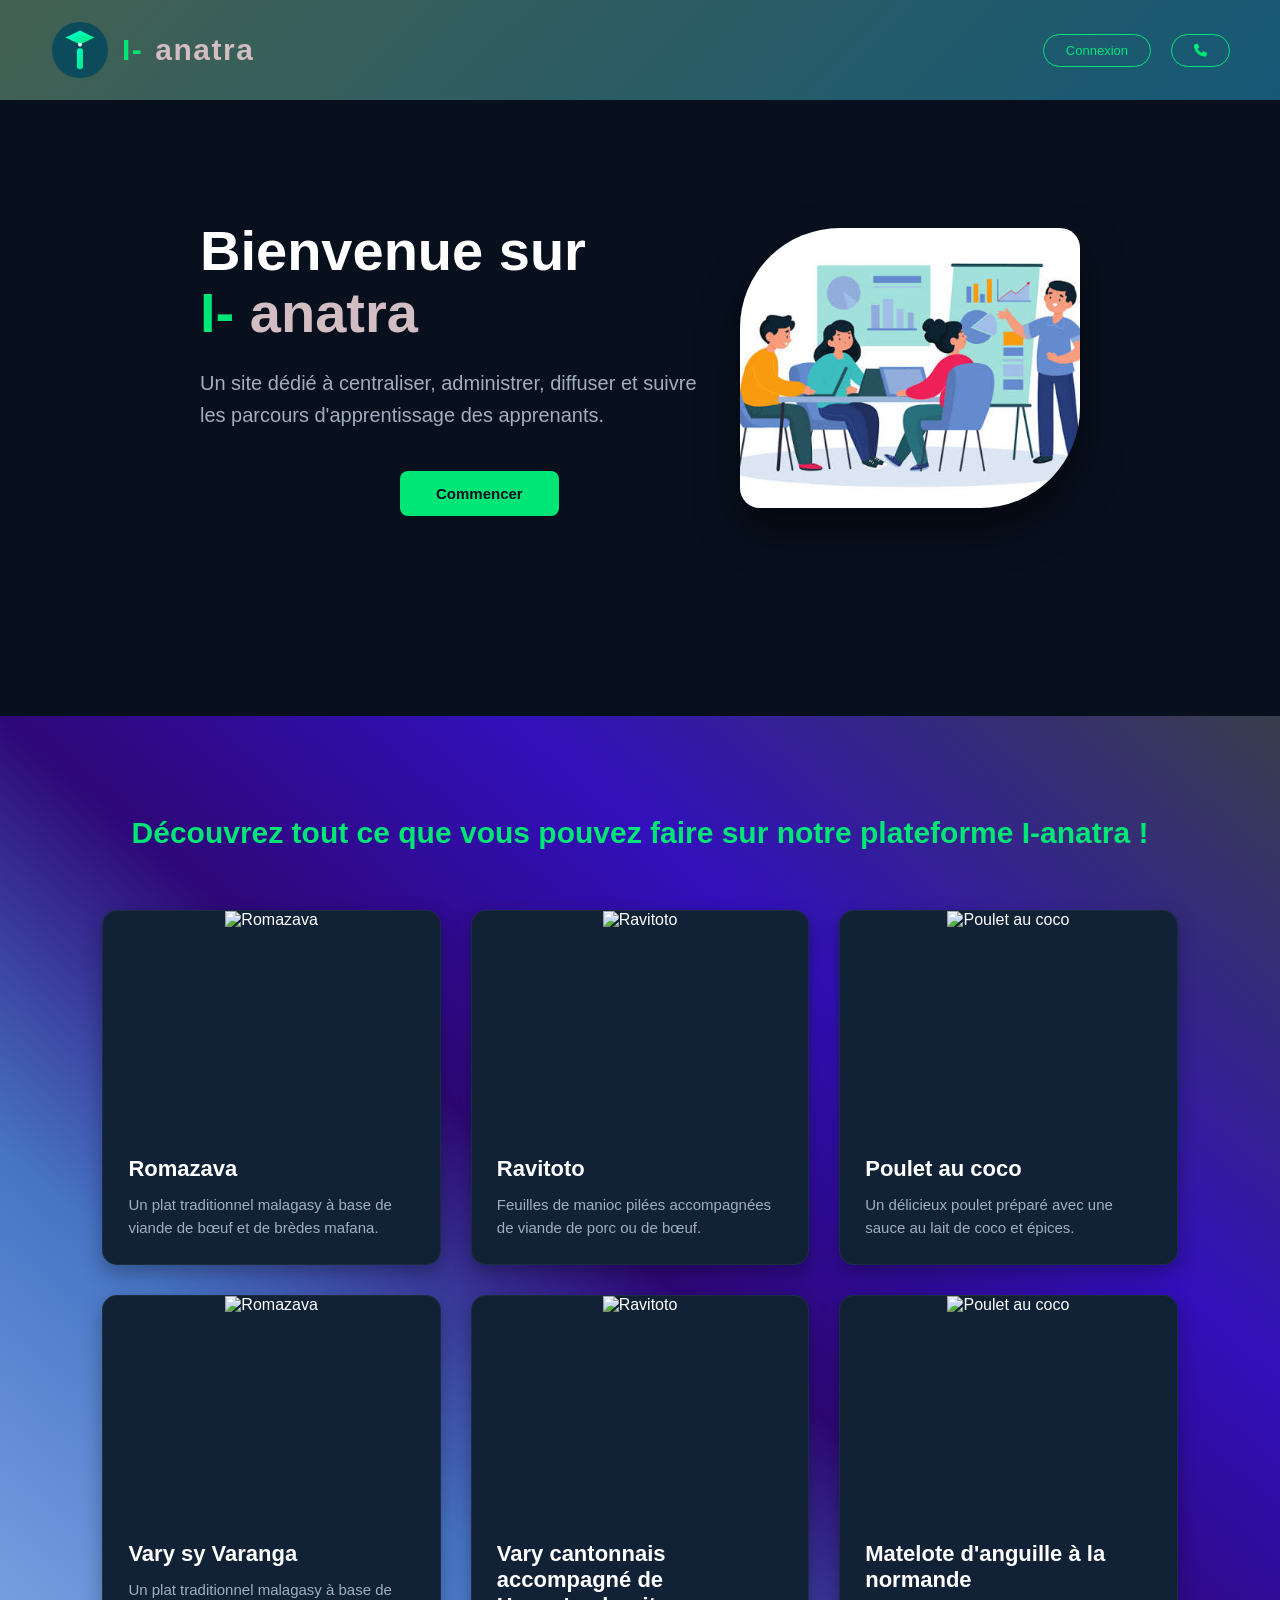
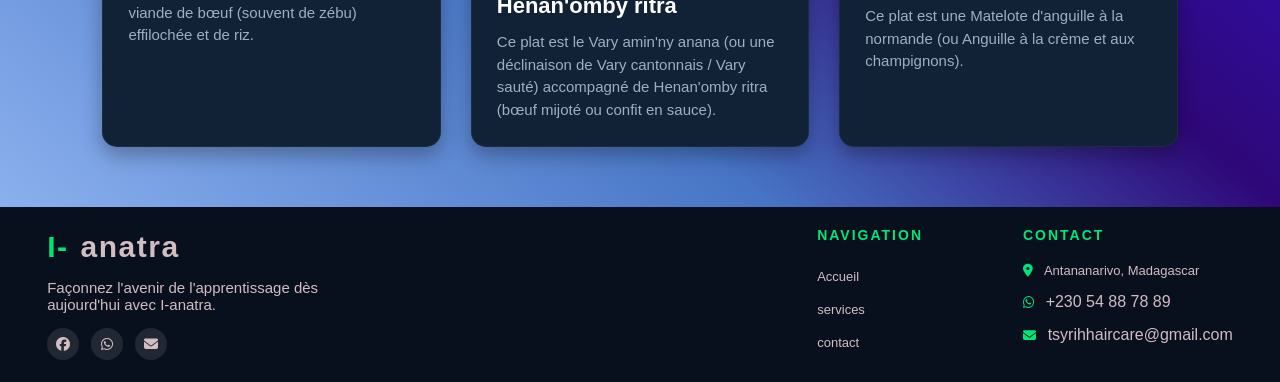
==== index.html @ 77f34d0a "Add files via upload" ====
<!DOCTYPE html>
<html lang="fr">
<head>
    <meta charset="UTF-8">
    <meta name="viewport" content="width=device-width, initial-scale=1.0">
    <title>I-anatra</title>
    <link rel="stylesheet" href="https://cdnjs.cloudflare.com/ajax/libs/font-awesome/6.5.2/css/all.min.css">
    <link rel="stylesheet" href="style.css">
    <link rel="shortcut icon" href="projet.jpg" type="image/x-icon">
</head>
<body>
    <header>
        <div class="header-container">
            <div class="logo">
                <svg xmlns="http://www.w3.org/2000/svg" viewBox="0 0 512 512" width="60" height="60">
                    <defs>
                        <linearGradient id="ianatraGrad" x1="0%" y1="0%" x2="100%" y2="100%">
                        <stop offset="0%" stop-color="#00ffd5" />
                        <stop offset="100%" stop-color="#00e676" />
                        </linearGradient>
                    </defs>
                    <!-- Fond circulaire sombre -->
                    <circle cx="256" cy="256" r="240" fill="#0b4b5c" />
  
                    <!-- Toque / Chapeau d'étudiant haut -->
                    <polygon points="256,90 380,150 256,210 132,150" fill="url(#ianatraGrad)" />
  
                    <!-- Lettre I centrale stylisée -->
                    <rect x="230" y="240" width="52" height="180" rx="26" fill="url(#ianatraGrad)" />
  
                    <!-- Point du I / Diplôme -->
                    <circle cx="256" cy="210" r="16" fill="#ffffff" />
                </svg>
                <strong>I-</strong>
                <span>anatra</span>
            </div>
            <div class="nav-right">
                <a href="connexion.html" class="btn-connexion">Connexion</a>
                <a href="#contact" class="btn-connexion"><i class="fa-solid fa-phone"></i></a>
            </div>
        </div>
    </header>

    <section id="accueil" class="hero">
        <div class="hero-container">
            <div class="hero-content">
                <h1>Bienvenue sur <br>
                <strong>I-</strong>
                <span>anatra</span></h1>
                <p>Un site dédié à centraliser, administrer, diffuser et suivre les parcours d'apprentissage des apprenants.</p>
                <a href="#services" class="btn-commencer">Commencer</a>
            </div>


                <div class="img-formation">
                    <img src="projet.jpg" alt="Formation I-anatra">
                </div>
        </div>
    </section>
    <section id="services" class="services">
        <h2>Découvrez tout ce que vous pouvez faire sur notre plateforme I-anatra !</h2>
        <div class="plats">
            <div class="plat">
                <div class="plat-img">
                    <img src="images/img2.jpg" alt="Romazava">
                </div>
                <div class="plat-info">
                    <h3>Romazava</h3>
                    <p>Un plat traditionnel malagasy à base de viande de bœuf et de brèdes mafana.</p>
                </div>
            </div>

            <div class="plat">
                <div class="plat-img">
                    <img src="images/plat1.jpg" alt="Ravitoto">
                </div>
                <div class="plat-info">
                    <h3>Ravitoto</h3>
                    <p>Feuilles de manioc pilées accompagnées de viande de porc ou de bœuf.</p>
                </div>
            </div>

            <div class="plat">
                <div class="plat-img">
                    <img src="images/plat3.jpg" alt="Poulet au coco">
                </div>
                <div class="plat-info">
                    <h3> Poulet au coco</h3>
                    <p>Un délicieux poulet préparé avec une sauce au lait de coco et épices.</p>
                </div>
            </div>
            <div class="plat">
                <div class="plat-img">
                    <img src="images/plat4.jpg" alt="Romazava">
                </div>
                <div class="plat-info">
                    <h3>Vary sy Varanga</h3>
                    <p>Un plat traditionnel malagasy à base de viande de bœuf (souvent de zébu) effilochée et de riz.</p>
                </div>
            </div>

            <div class="plat">
                <div class="plat-img">
                    <img src="images/plat5.jpg" alt="Ravitoto">
                </div>
                <div class="plat-info">
                    <h3>Vary cantonnais accompagné de Henan'omby ritra</h3>
                    <p>Ce plat est le Vary amin'ny anana (ou une déclinaison de Vary cantonnais / Vary sauté) accompagné de Henan'omby ritra (bœuf mijoté ou confit en sauce).</p>
                </div>
            </div>

            <div class="plat">
                <div class="plat-img">
                    <img src="images/plat6.jpg" alt="Poulet au coco">
                </div>
                <div class="plat-info">
                    <h3> Matelote d'anguille à la normande</h3>
                    <p>Ce plat est une Matelote d'anguille à la normande (ou Anguille à la crème et aux champignons).</p>
                </div>
            </div>
        </div>
    </section>
    <footer id="contact" class="contact">

        <div>
            <div class="logo">
                <strong>I-</strong>
                <span>anatra</span>
            </div>
            <p>Façonnez l'avenir de l'apprentissage dès aujourd'hui avec I-anatra.</p>
            <div class="footer-socials">
                <a href="https://web.facebook.com/profile.php?id=61593890565786" target="_blank" aria-label="Facebook"><i class="fa-brands fa-facebook"></i></a>
                <a href="https://wa.me/23054887889" target="_blank" aria-label="WhatsApp"><i class="fa-brands fa-whatsapp"></i></a>
                <a href="mailto:tsyrihhaircare@gmail.com" target="_blank" aria-label="envelope"><i class="fa-solid fa-envelope"></i></a>
            </div>
        </div>
        <div class="footer-brand">
                <div class="footer-links">
                    <h4>Navigation</h4>
                    <ul>
                        <li><a href="#accueil">Accueil</a></li>
                        <li><a href="#services">services</a></li>
                        <li><a href="#contact">contact</a></li>
                    </ul>
                </div>

                <div class="footer-contact">
                    <h4>Contact</h4>
                    <p><i class="fa-solid fa-location-dot"></i> Antananarivo, Madagascar</p>
                    <p><i class="fa-brands fa-whatsapp"></i> <a href="https://wa.me/23054887889" target="_blank">+230 54 88 78 89</a></p>
                    <p><i class="fa-solid fa-envelope"></i> <a href="mailto:tsyrihhaircare@gmail.com">tsyrihhaircare@gmail.com</a></p>
                </div>
        </div>
    </footer>
</body>
</html>
---- style.css ----
* {
    margin: 0;
    padding: 0;
    box-sizing: border-box;
    font-family: 'Segoe UI', Tahoma, Geneva, Verdana, sans-serif;
    scroll-behavior: smooth;
}

body {
    background-color: #08101e;
    color: #ffffff;
    min-height: 100vh;
    display: flex;
    flex-direction: column;
}

header {
    width: 100%;
    padding: 20px 50px;
    background: linear-gradient(135deg, #436152, #155876);
    position: fixed;
}

.header-container {
    max-width: 1300px;
    margin: 0 auto;
    display: flex;
    justify-content: space-between;
    align-items: center;
}

.logo {
    display: flex;
    align-items: center;
    gap: 12px;
    font-weight: 700;
    letter-spacing: 1.5px;
    font-size: 30px;
    color: #00e676;
}
 span{
    color: #d1bdc2;
}
.nav-right {
    display: flex;
    align-items: center;
    gap: 20px;
}

.search-btn {
    background: transparent;
    border: none;
    color: #ffffff;
    font-size: 16px;
    cursor: pointer;
    width: 36px;
    height: 36px;
    border-radius: 50%;
    display: flex;
    align-items: center;
    justify-content: center;
    background: rgba(255, 255, 255, 0.05);
}

.btn-connexion {
    border: 1px solid #00e676;
    color: #00e676;
    padding: 8px 22px;
    border-radius: 20px;
    text-decoration: none;
    font-size: 13px;
    font-weight: 500;
    transition: all 0.3s ease;
}

.btn-connexion:hover {
    background: #00e676;
    color: #08101e;
}

.hero {
    flex: 1;
    display: flex;
    flex-direction: column;
    justify-content: space-between;
    padding: 200px;
    max-width: 1300px;
    width: 100%;
    margin: 0 auto;
}

.hero-container {
    display: flex;
    align-items: center;
    justify-content: space-between;
    gap: 40px;
    margin-top: 20px;
}

.hero-content {
    max-width: 500px;
}

.hero-content h1 {
    font-size: 56px;
    font-weight: 700;
    line-height: 1.1;
    margin-bottom: 24px;
}

.hero-content strong {
    color: #00e676;
}

.hero-content p {
    color: #a0aec0;
    font-size: 16px;
    line-height: 1.6;
    margin-bottom: 40px;
    font-size: 20px;

}

.btn-commencer {
    display: inline-block;
    background: #00e676;
    color: #08101e;
    padding: 14px 36px;
    border-radius: 8px;
    text-decoration: none;
    font-weight: 700;
    font-size: 15px;
    transition: background 0.3s ease, transform 0.2s ease;
    margin-left: 200px;
}

.btn-commencer:hover {
    background: #12ae63ae;
    transform: translateY(-2px);
}

.hero-image-wrapper {
    position: relative;
    display: flex;
    align-items: center;
}

.vertical-text {
    writing-mode: vertical-rl;
    text-transform: uppercase;
    font-size: 11px;
    letter-spacing: 2px;
    color: #a0aec0;
    position: absolute;
    right: -40px;
    top: 50%;
    transform: translateY(-50%);
}

.img-formation {
    width: 420px;
    height: 280px;
    border-radius: 100px 20px 100px 20px;
    overflow: hidden;
    box-shadow: 0 20px 40px rgba(0, 0, 0, 0.5);
    background: #111c2e;
}

.img-formation img {
    width: 100%;
    height: 100%;
    object-fit: cover;
}
.services{
    padding: 100px 8% 60px;
    width: 100%;
    margin: 0 auto;
    text-align: center;
        background: linear-gradient(
        to right top,
        #8bb0ee 0%,
        #4775c5 30%,
        #2e0878 50%,
        #3210bb 70%,
        #383f4b 100%
    );
}

.services h2{
    font-size: 30px;
    margin-bottom: 40px;
    color: #00e676;
    position: relative;
    display: inline-block;
}

.plats {
    display: grid;
    grid-template-columns: repeat(auto-fit, minmax(300px, 1fr));
    gap: 30px;
    margin-top: 20px;
}

.plat {
    background: #112236;
    border-radius: 15px;
    overflow: hidden;
    box-shadow: 0 8px 20px rgba(0,0,0,0.3);
    transition: transform 0.3s ease, box-shadow 0.3s ease;
    border: 1px solid rgba(255, 255, 255, 0.05);
    display: flex;
    flex-direction: column;
}

.plat:hover{
    transform: translateY(-8px);
    box-shadow: 0 12px 25px rgba(0, 255, 213, 0.15);
}

.plat-img {
    width: 100%;
    height: 220px;
    overflow: hidden;
}

.plat-img img {
    width: 100%;
    height: 100%;
    object-fit: cover;
    transition: transform 0.5s ease;
}

.plat:hover .plat-img img {
    transform: scale(1.08);
}

.plat-info {
    padding: 25px;
    text-align: left;
    flex-grow: 1;
}

.plat-info h3 {
    font-size: 22px;
    margin-bottom: 12px;
    color: #fff;
}

.plat-info p {
    color: #a0aec0;
    font-size: 15px;
    line-height: 1.5;
}
footer {
  color: #f3e6e8;
  padding: 20px;
  margin: 0 auto;
}
footer a{
    text-decoration: none;
    font-size: 16px;
    color: #d1bdc2;
}

.contact {
    display: flex;
    justify-content: center;
    align-items: center;
    gap: 450px;
}
.footer-brand{
    display: flex;
    gap: 100px;
    font-size: 20px;
}
.contact p {
  font-size: 15px;
  color: #d1bdc2;
  margin-top: 15px;
  max-width: 320px;
}

.footer-brand .logo strong {
  color: #fff;
}

.footer-socials {
  display: flex;
  gap: 12px;
  margin-top: 15px;
}

.footer-socials a {
  color: #d1bdc2;
  background: rgba(255, 255, 255, 0.1);
  width: 32px;
  height: 32px;
  border-radius: 50%;
  display: flex;
  align-items: center;
  justify-content: center;
  font-size: 14px;
}

.footer-links h4, .footer-contact h4 {
  font-size: 14px;
  text-transform: uppercase;
  letter-spacing: 2px;
  color:#00e676 ;
  margin-bottom: 20px;
}

.footer-links ul {
  list-style: none;
}

.footer-links li {
  margin-bottom: 10px;
}

.footer-links a {
  font-size: 13px;
  color: #d1bdc2;
}

.footer-links a:hover {
  color: #fff;
}

.footer-contact p {
  font-size: 13px;
  color: #d1bdc2;
  margin-bottom: 10px;
}

.footer-contact i {
  color: #00e676;
  margin-right: 8px;
}


@media (max-width: 992px) {
    .hero-container {
        flex-direction: column;
        text-align: center;
    }
    .hero-content h1 {
        font-size: 40px;
    }
    .hero-image-wrapper {
        margin-top: 30px;
    }
    .vertical-text {
        display: none;
    }
    .footer-partners {
        align-items: center;
        margin-top: 50px;
    }
}
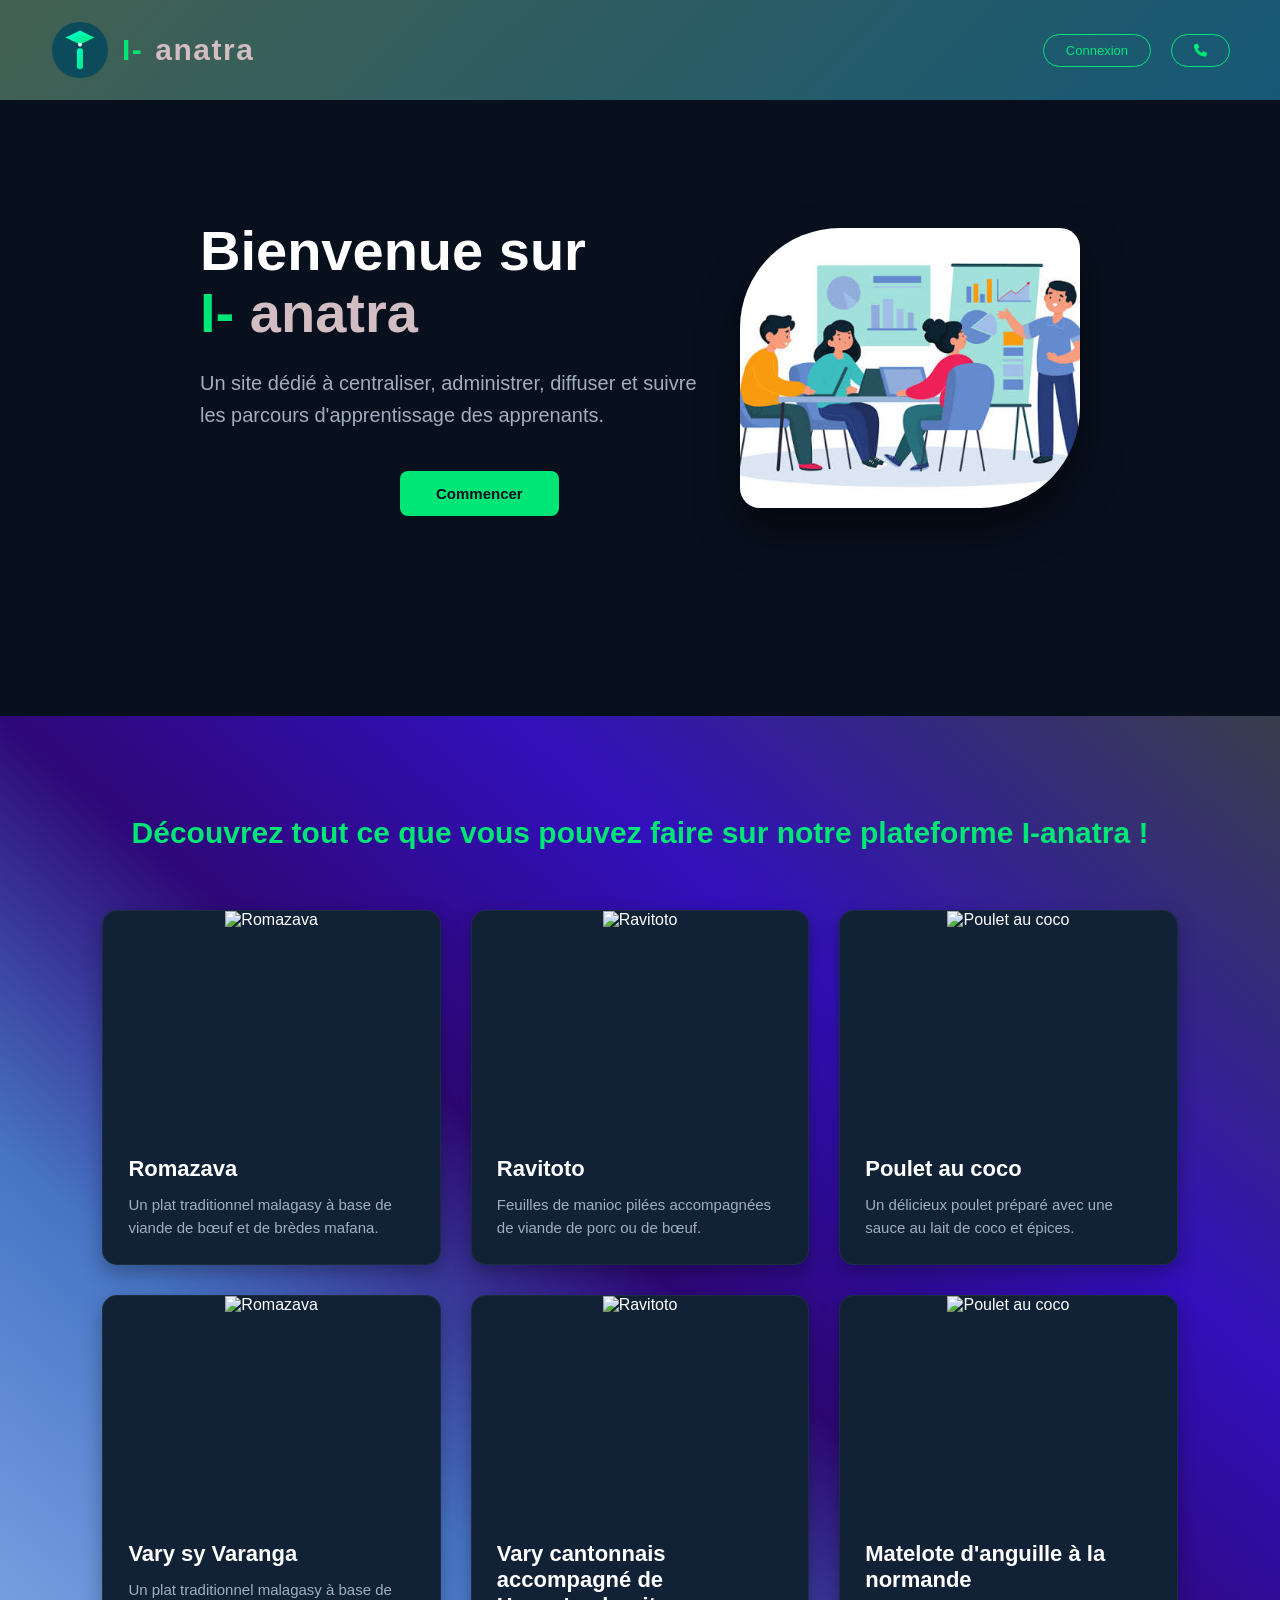
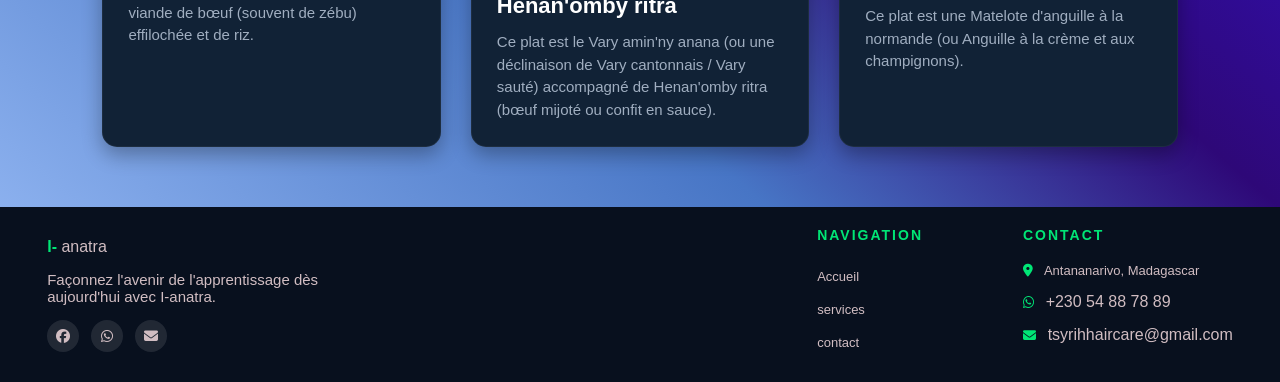
==== commit 20964598: "Add files via upload" ====
--- a/index.html
+++ b/index.html
@@ -10,7 +10,7 @@
 </head>
 <body>
     <header>
-        <div class="header-container">
+        <div class="nav-bar">
             <div class="logo">
                 <svg xmlns="http://www.w3.org/2000/svg" viewBox="0 0 512 512" width="60" height="60">
                     <defs>
@@ -41,9 +41,9 @@
         </div>
     </header>
 
-    <section id="accueil" class="hero">
-        <div class="hero-container">
-            <div class="hero-content">
+    <section id="accueil" class="accueil">
+        <div class="accueil-contenu">
+            <div class="intro">
                 <h1>Bienvenue sur <br>
                 <strong>I-</strong>
                 <span>anatra</span></h1>
@@ -57,63 +57,63 @@
                 </div>
         </div>
     </section>
-    <section id="services" class="services">
+    <section id="services">
         <h2>Découvrez tout ce que vous pouvez faire sur notre plateforme I-anatra !</h2>
-        <div class="plats">
-            <div class="plat">
-                <div class="plat-img">
+        <div class="service-contenu">
+            <div class="services">
+                <div class="service-img">
                     <img src="images/img2.jpg" alt="Romazava">
                 </div>
-                <div class="plat-info">
+                <div class="service-info">
                     <h3>Romazava</h3>
                     <p>Un plat traditionnel malagasy à base de viande de bœuf et de brèdes mafana.</p>
                 </div>
             </div>
 
-            <div class="plat">
-                <div class="plat-img">
+            <div class="services">
+                <div class="service-img">
                     <img src="images/plat1.jpg" alt="Ravitoto">
                 </div>
-                <div class="plat-info">
+                <div class="service-info">
                     <h3>Ravitoto</h3>
                     <p>Feuilles de manioc pilées accompagnées de viande de porc ou de bœuf.</p>
                 </div>
             </div>
 
-            <div class="plat">
-                <div class="plat-img">
+            <div class="services">
+                <div class="service-img">
                     <img src="images/plat3.jpg" alt="Poulet au coco">
                 </div>
-                <div class="plat-info">
+                <div class="service-info">
                     <h3> Poulet au coco</h3>
                     <p>Un délicieux poulet préparé avec une sauce au lait de coco et épices.</p>
                 </div>
             </div>
-            <div class="plat">
-                <div class="plat-img">
+            <div class="services">
+                <div class="service-img">
                     <img src="images/plat4.jpg" alt="Romazava">
                 </div>
-                <div class="plat-info">
+                <div class="service-info">
                     <h3>Vary sy Varanga</h3>
                     <p>Un plat traditionnel malagasy à base de viande de bœuf (souvent de zébu) effilochée et de riz.</p>
                 </div>
             </div>
 
-            <div class="plat">
-                <div class="plat-img">
+            <div class="services">
+                <div class="service-img">
                     <img src="images/plat5.jpg" alt="Ravitoto">
                 </div>
-                <div class="plat-info">
+                <div class="service-info">
                     <h3>Vary cantonnais accompagné de Henan'omby ritra</h3>
                     <p>Ce plat est le Vary amin'ny anana (ou une déclinaison de Vary cantonnais / Vary sauté) accompagné de Henan'omby ritra (bœuf mijoté ou confit en sauce).</p>
                 </div>
             </div>
 
-            <div class="plat">
-                <div class="plat-img">
+            <div class="services">
+                <div class="service-img">
                     <img src="images/plat6.jpg" alt="Poulet au coco">
                 </div>
-                <div class="plat-info">
+                <div class="service-info">
                     <h3> Matelote d'anguille à la normande</h3>
                     <p>Ce plat est une Matelote d'anguille à la normande (ou Anguille à la crème et aux champignons).</p>
                 </div>
@@ -123,7 +123,7 @@
     <footer id="contact" class="contact">
 
         <div>
-            <div class="logo">
+            <div class="nom">
                 <strong>I-</strong>
                 <span>anatra</span>
             </div>
--- a/style.css
+++ b/style.css
@@ -21,7 +21,7 @@
     position: fixed;
 }
 
-.header-container {
+.nav-bar {
     max-width: 1300px;
     margin: 0 auto;
     display: flex;
@@ -38,6 +38,7 @@
     font-size: 30px;
     color: #00e676;
 }
+
  span{
     color: #d1bdc2;
 }
@@ -45,21 +46,6 @@
     display: flex;
     align-items: center;
     gap: 20px;
-}
-
-.search-btn {
-    background: transparent;
-    border: none;
-    color: #ffffff;
-    font-size: 16px;
-    cursor: pointer;
-    width: 36px;
-    height: 36px;
-    border-radius: 50%;
-    display: flex;
-    align-items: center;
-    justify-content: center;
-    background: rgba(255, 255, 255, 0.05);
 }
 
 .btn-connexion {
@@ -78,7 +64,7 @@
     color: #08101e;
 }
 
-.hero {
+.accueil {
     flex: 1;
     display: flex;
     flex-direction: column;
@@ -89,7 +75,7 @@
     margin: 0 auto;
 }
 
-.hero-container {
+.accueil-contenu {
     display: flex;
     align-items: center;
     justify-content: space-between;
@@ -97,22 +83,22 @@
     margin-top: 20px;
 }
 
-.hero-content {
+.intro {
     max-width: 500px;
 }
 
-.hero-content h1 {
+.intro h1 {
     font-size: 56px;
     font-weight: 700;
     line-height: 1.1;
     margin-bottom: 24px;
 }
 
-.hero-content strong {
+.intro strong {
     color: #00e676;
 }
 
-.hero-content p {
+.intro p {
     color: #a0aec0;
     font-size: 16px;
     line-height: 1.6;
@@ -139,24 +125,6 @@
     transform: translateY(-2px);
 }
 
-.hero-image-wrapper {
-    position: relative;
-    display: flex;
-    align-items: center;
-}
-
-.vertical-text {
-    writing-mode: vertical-rl;
-    text-transform: uppercase;
-    font-size: 11px;
-    letter-spacing: 2px;
-    color: #a0aec0;
-    position: absolute;
-    right: -40px;
-    top: 50%;
-    transform: translateY(-50%);
-}
-
 .img-formation {
     width: 420px;
     height: 280px;
@@ -171,7 +139,7 @@
     height: 100%;
     object-fit: cover;
 }
-.services{
+#services{
     padding: 100px 8% 60px;
     width: 100%;
     margin: 0 auto;
@@ -186,7 +154,7 @@
     );
 }
 
-.services h2{
+#services h2{
     font-size: 30px;
     margin-bottom: 40px;
     color: #00e676;
@@ -194,14 +162,14 @@
     display: inline-block;
 }
 
-.plats {
+.service-contenu {
     display: grid;
     grid-template-columns: repeat(auto-fit, minmax(300px, 1fr));
     gap: 30px;
     margin-top: 20px;
 }
 
-.plat {
+.services {
     background: #112236;
     border-radius: 15px;
     overflow: hidden;
@@ -212,41 +180,41 @@
     flex-direction: column;
 }
 
-.plat:hover{
+.services:hover{
     transform: translateY(-8px);
     box-shadow: 0 12px 25px rgba(0, 255, 213, 0.15);
 }
 
-.plat-img {
+.service-img {
     width: 100%;
     height: 220px;
     overflow: hidden;
 }
 
-.plat-img img {
+.service-img img {
     width: 100%;
     height: 100%;
     object-fit: cover;
     transition: transform 0.5s ease;
 }
 
-.plat:hover .plat-img img {
+.service:hover .plat-img img {
     transform: scale(1.08);
 }
 
-.plat-info {
+.service-info {
     padding: 25px;
     text-align: left;
     flex-grow: 1;
 }
 
-.plat-info h3 {
+.service-info h3 {
     font-size: 22px;
     margin-bottom: 12px;
     color: #fff;
 }
 
-.plat-info p {
+.service-info p {
     color: #a0aec0;
     font-size: 15px;
     line-height: 1.5;
@@ -337,24 +305,115 @@
   color: #00e676;
   margin-right: 8px;
 }
-
-
-@media (max-width: 992px) {
+strong{
+    color: #00e676;
+}
+
+
+@media (max-width: 1024px) {
+    header {
+        padding: 15px 30px;
+    }
+
+    .nom {
+        font-size: 22px;
+        margin: 0 auto;
+    }
+    .hero {
+        padding: 140px 30px 60px;
+    }
+
     .hero-container {
         flex-direction: column;
         text-align: center;
-    }
+        gap: 30px;
+    }
+
+    .hero-content {
+        max-width: 100%;
+    }
+
     .hero-content h1 {
-        font-size: 40px;
-    }
-    .hero-image-wrapper {
-        margin-top: 30px;
-    }
-    .vertical-text {
-        display: none;
-    }
-    .footer-partners {
+        font-size: 42px;
+    }
+
+    .btn-commencer {
+        margin-left: 0;
+    }
+
+    .img-formation {
+        width: 100%;
+        max-width: 450px;
+        height: auto;
+        min-height: 250px;
+    }
+
+    .contact {
+        flex-direction: column;
+        gap: 40px;
+        text-align: center;
+    }
+
+    .footer-brand {
+        justify-content: center;
+        gap: 50px;
+    }
+
+    .footer-socials {
+        justify-content: center;
+    }
+}
+
+@media (max-width: 600px) {
+    header {
+        padding: 12px 15px;
+    }
+    .logo {
+        font-size: 22px;
+    }
+    .nom {
+        font-size: 20px;
+        margin: 0 auto;
+    }
+
+    .hero {
+        padding: 110px 15px 40px;
+    }
+
+    .hero-content h1 {
+        font-size: 30px;
+    }
+
+    .hero-content p {
+        font-size: 16px;
+        margin-bottom: 25px;
+    }
+
+    .btn-commencer {
+        width: 100%;
+        text-align: center;
+    }
+
+    .services {
+        padding: 60px 5% 40px;
+    }
+
+    .services h2 {
+        font-size: 22px;
+    }
+
+    .plats {
+        grid-template-columns: 1fr;
+    }
+
+    .footer-brand {
+        flex-direction: column;
+        gap: 30px;
         align-items: center;
-        margin-top: 50px;
+    }
+
+    .contact p {
+        margin-left: auto;
+        margin-right: auto;
     }
 }
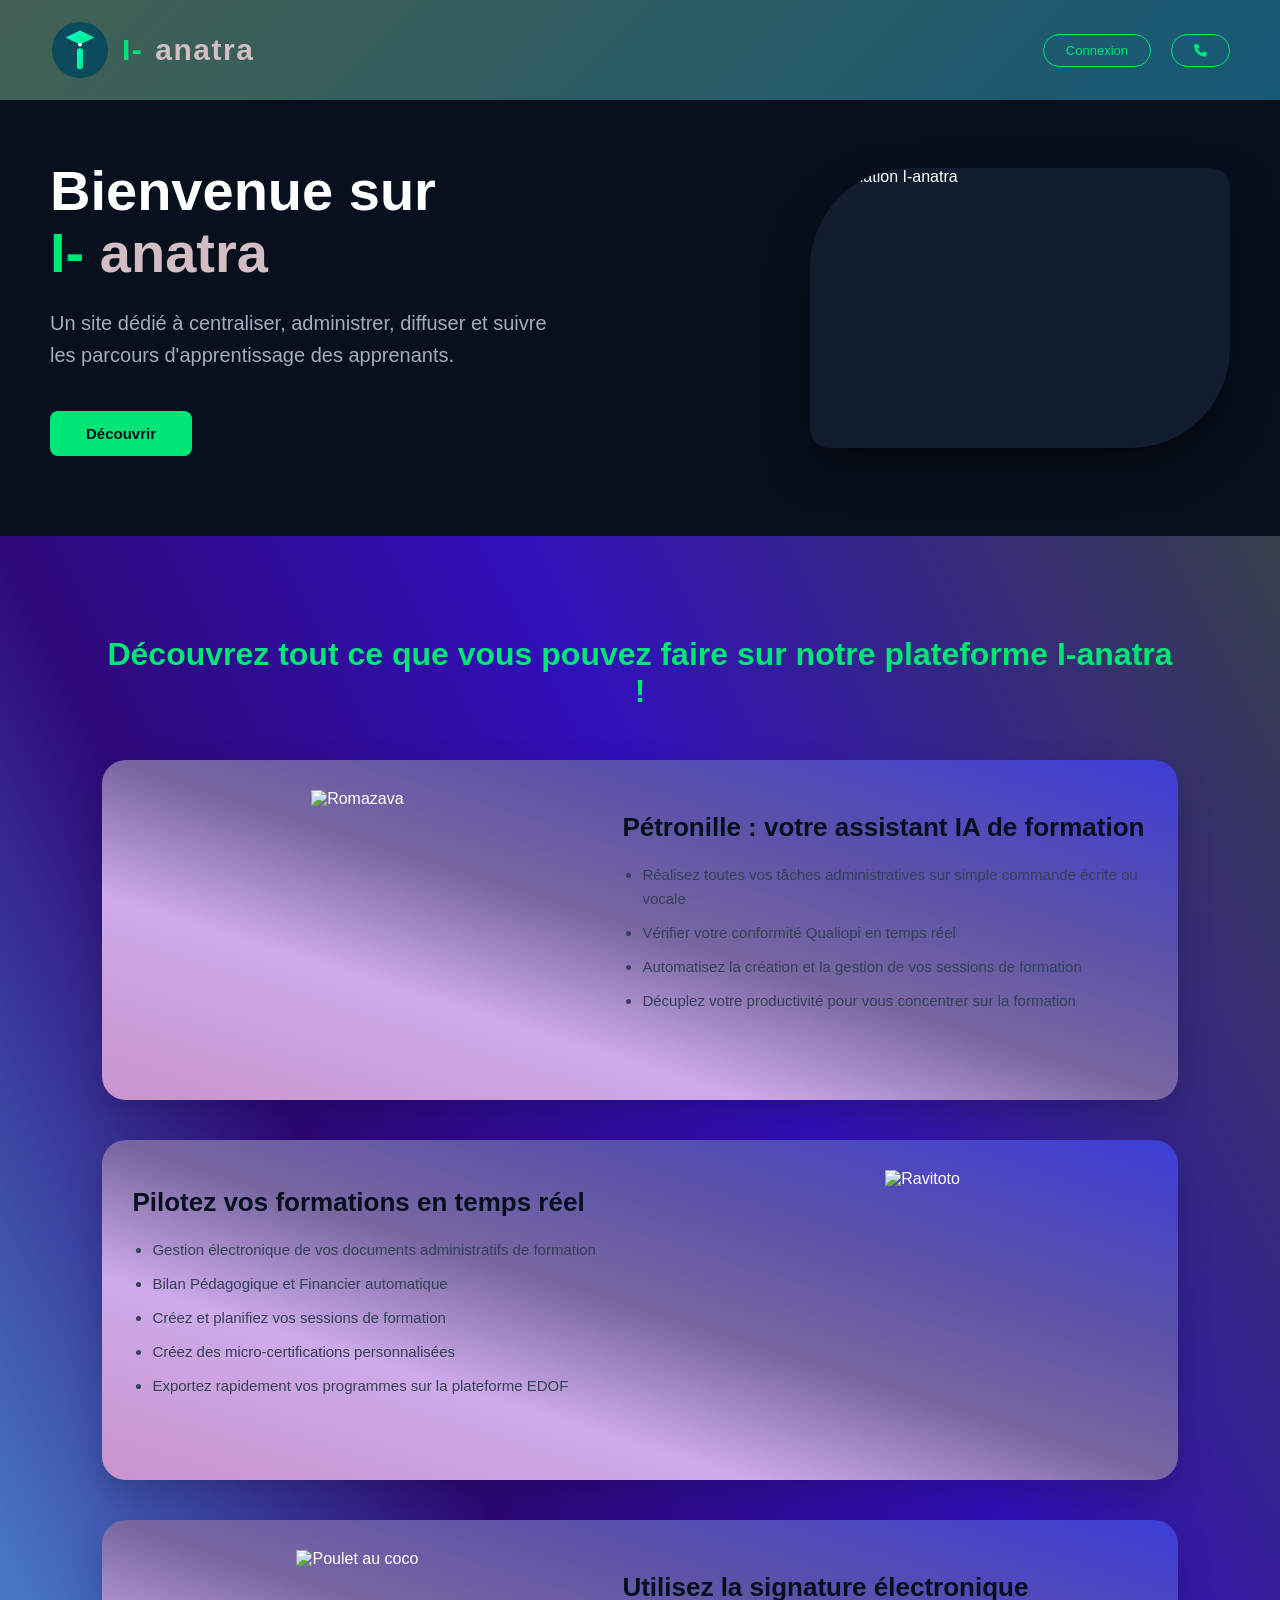
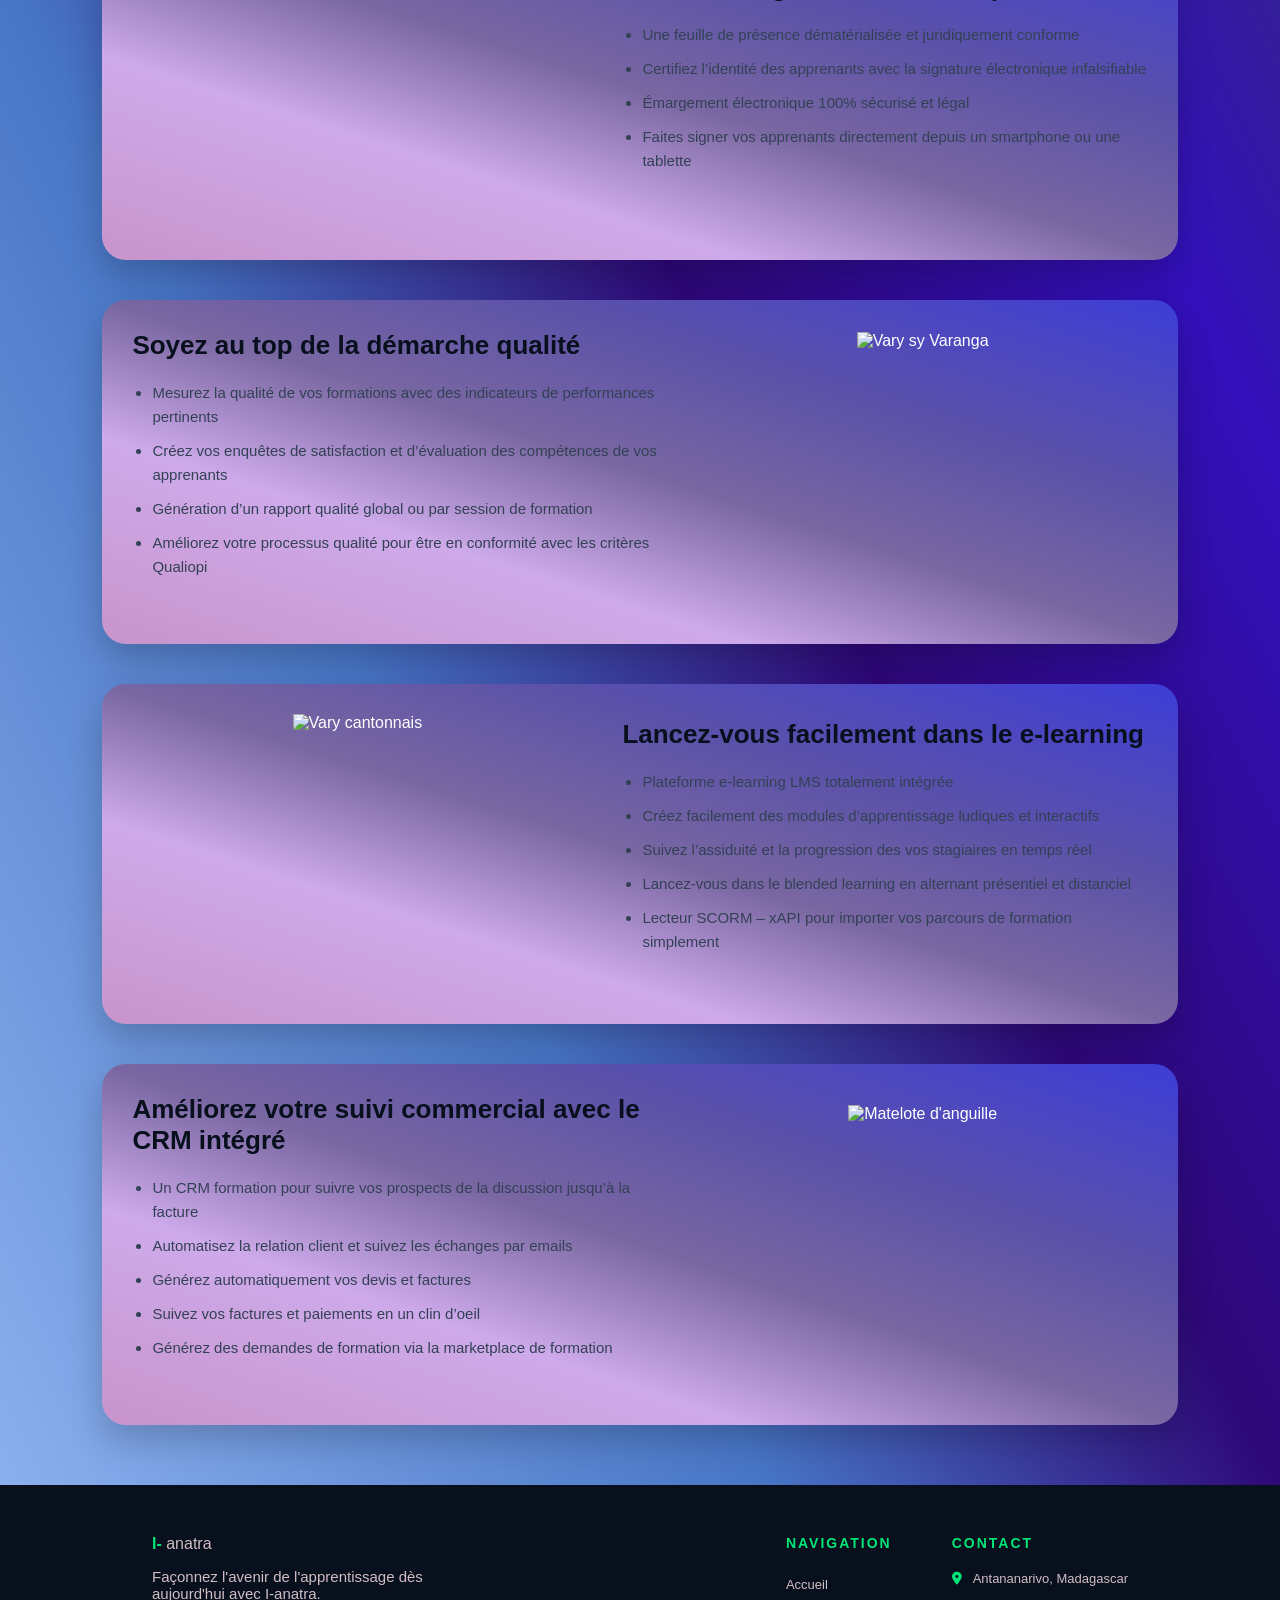
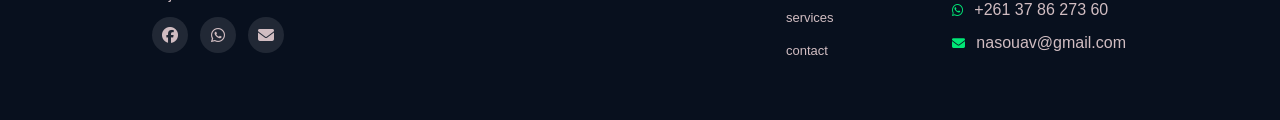
==== commit 68ba59d5: "Add files via upload" ====
--- a/index.html
+++ b/index.html
@@ -48,78 +48,108 @@
                 <strong>I-</strong>
                 <span>anatra</span></h1>
                 <p>Un site dédié à centraliser, administrer, diffuser et suivre les parcours d'apprentissage des apprenants.</p>
-                <a href="#services" class="btn-commencer">Commencer</a>
+                <a href="#services" class="btn-commencer">Découvrir</a>
             </div>
 
 
                 <div class="img-formation">
-                    <img src="projet.jpg" alt="Formation I-anatra">
+                    <img src="img.jpeg" alt="Formation I-anatra">
                 </div>
         </div>
     </section>
-    <section id="services">
-        <h2>Découvrez tout ce que vous pouvez faire sur notre plateforme I-anatra !</h2>
-        <div class="service-contenu">
-            <div class="services">
-                <div class="service-img">
-                    <img src="images/img2.jpg" alt="Romazava">
-                </div>
-                <div class="service-info">
-                    <h3>Romazava</h3>
-                    <p>Un plat traditionnel malagasy à base de viande de bœuf et de brèdes mafana.</p>
-                </div>
+<section id="services">
+    <h2>Découvrez tout ce que vous pouvez faire sur notre plateforme I-anatra !</h2>
+    <div class="service-contenu">        
+        <div class="services">
+            <div class="service-img">
+                <img src="img1.jpg" alt="Romazava">
             </div>
-
-            <div class="services">
-                <div class="service-img">
-                    <img src="images/plat1.jpg" alt="Ravitoto">
-                </div>
-                <div class="service-info">
-                    <h3>Ravitoto</h3>
-                    <p>Feuilles de manioc pilées accompagnées de viande de porc ou de bœuf.</p>
-                </div>
-            </div>
-
-            <div class="services">
-                <div class="service-img">
-                    <img src="images/plat3.jpg" alt="Poulet au coco">
-                </div>
-                <div class="service-info">
-                    <h3> Poulet au coco</h3>
-                    <p>Un délicieux poulet préparé avec une sauce au lait de coco et épices.</p>
-                </div>
-            </div>
-            <div class="services">
-                <div class="service-img">
-                    <img src="images/plat4.jpg" alt="Romazava">
-                </div>
-                <div class="service-info">
-                    <h3>Vary sy Varanga</h3>
-                    <p>Un plat traditionnel malagasy à base de viande de bœuf (souvent de zébu) effilochée et de riz.</p>
-                </div>
-            </div>
-
-            <div class="services">
-                <div class="service-img">
-                    <img src="images/plat5.jpg" alt="Ravitoto">
-                </div>
-                <div class="service-info">
-                    <h3>Vary cantonnais accompagné de Henan'omby ritra</h3>
-                    <p>Ce plat est le Vary amin'ny anana (ou une déclinaison de Vary cantonnais / Vary sauté) accompagné de Henan'omby ritra (bœuf mijoté ou confit en sauce).</p>
-                </div>
-            </div>
-
-            <div class="services">
-                <div class="service-img">
-                    <img src="images/plat6.jpg" alt="Poulet au coco">
-                </div>
-                <div class="service-info">
-                    <h3> Matelote d'anguille à la normande</h3>
-                    <p>Ce plat est une Matelote d'anguille à la normande (ou Anguille à la crème et aux champignons).</p>
-                </div>
+            <div class="service-info">
+                <h3>Pétronille : votre assistant IA de formation</h3>
+                <ul>
+                    <li>Réalisez toutes vos tâches administratives sur simple commande écrite ou vocale</li>
+                    <li>Vérifier votre conformité Qualiopi en temps réel</li>
+                    <li>Automatisez la création et la gestion de vos sessions de formation</li>
+                    <li>Décuplez votre productivité pour vous concentrer sur la formation</li>
+                </ul>
             </div>
         </div>
-    </section>
+        <div class="services reverse">
+            <div class="service-img">
+                <img src="img2.jpg" alt="Ravitoto">
+            </div>
+            <div class="service-info">
+                <h3>Pilotez vos formations en temps réel</h3>
+                <ul>
+                    <li>Gestion électronique de vos documents administratifs de formation</li>
+                    <li>Bilan Pédagogique et Financier automatique</li>
+                    <li>Créez et planifiez vos sessions de formation</li>
+                    <li>Créez des micro-certifications personnalisées</li>
+                    <li>Exportez rapidement vos programmes sur la plateforme EDOF</li>
+                </ul>
+            </div>
+        </div>
+        <div class="services">
+            <div class="service-img">
+                <img src="img3.jpg" alt="Poulet au coco">
+            </div>
+            <div class="service-info">
+                <h3>Utilisez la signature électronique</h3>
+                <ul>
+                    <li>Une feuille de présence dématérialisée et juridiquement conforme</li>
+                    <li>Certifiez l’identité des apprenants avec la signature électronique infalsifiable</li>
+                    <li>Émargement électronique 100% sécurisé et légal</li>
+                    <li>Faites signer vos apprenants directement depuis un smartphone ou une tablette</li>
+                </ul>
+            </div>
+        </div>
+        <div class="services reverse">
+            <div class="service-img">
+                <img src="img4.jpg" alt="Vary sy Varanga">
+            </div>
+            <div class="service-info">
+                <h3>Soyez au top de la démarche qualité</h3>
+                <ul>
+                    <li>Mesurez la qualité de vos formations avec des indicateurs de performances pertinents</li>
+                    <li>Créez vos enquêtes de satisfaction et d’évaluation des compétences de vos apprenants</li>
+                    <li>Génération d’un rapport qualité global ou par session de formation</li>
+                    <li>Améliorez votre processus qualité pour être en conformité avec les critères Qualiopi</li>
+                </ul>
+            </div>
+        </div>
+        <div class="services">
+            <div class="service-img">
+                <img src="img5.jpg" alt="Vary cantonnais">
+            </div>
+            <div class="service-info">
+                <h3>Lancez-vous facilement dans le e-learning</h3>
+                <ul>
+                    <li>Plateforme e-learning LMS totalement intégrée</li>
+                    <li>Créez facilement des modules d’apprentissage ludiques et interactifs</li>
+                    <li>Suivez l’assiduité et la progression des vos stagiaires en temps réel</li>
+                    <li>Lancez-vous dans le blended learning en alternant présentiel et distanciel</li>
+                    <li>Lecteur SCORM – xAPI pour importer vos parcours de formation simplement</li>
+                </ul>
+            </div>
+        </div>
+        <div class="services reverse">
+            <div class="service-img">
+                <img src="img6.jpg" alt="Matelote d'anguille">
+            </div>
+            <div class="service-info">
+                <h3>Améliorez votre suivi commercial avec le CRM intégré</h3>
+                <ul>
+                    <li>Un CRM formation pour suivre vos prospects de la discussion jusqu’à la facture</li>
+                    <li>Automatisez la relation client et suivez les échanges par emails</li>
+                    <li>Générez automatiquement vos devis et factures</li>
+                    <li>Suivez vos factures et paiements en un clin d’oeil</li>
+                    <li>Générez des demandes de formation via la marketplace de formation</li>
+                </ul>
+            </div>
+        </div>
+
+    </div>
+</section>
     <footer id="contact" class="contact">
 
         <div>
@@ -129,9 +159,9 @@
             </div>
             <p>Façonnez l'avenir de l'apprentissage dès aujourd'hui avec I-anatra.</p>
             <div class="footer-socials">
-                <a href="https://web.facebook.com/profile.php?id=61593890565786" target="_blank" aria-label="Facebook"><i class="fa-brands fa-facebook"></i></a>
-                <a href="https://wa.me/23054887889" target="_blank" aria-label="WhatsApp"><i class="fa-brands fa-whatsapp"></i></a>
-                <a href="mailto:tsyrihhaircare@gmail.com" target="_blank" aria-label="envelope"><i class="fa-solid fa-envelope"></i></a>
+                <a href="https://web.facebook.com/handrinasoavina.anjara" target="_blank" aria-label="Facebook"><i class="fa-brands fa-facebook"></i></a>
+                <a href="https://wa.me/261378627360" target="_blank" aria-label="WhatsApp"><i class="fa-brands fa-whatsapp"></i></a>
+                <a href="mailto:nasouav@gmail.com" target="_blank" aria-label="envelope"><i class="fa-solid fa-envelope"></i></a>
             </div>
         </div>
         <div class="footer-brand">
@@ -147,8 +177,8 @@
                 <div class="footer-contact">
                     <h4>Contact</h4>
                     <p><i class="fa-solid fa-location-dot"></i> Antananarivo, Madagascar</p>
-                    <p><i class="fa-brands fa-whatsapp"></i> <a href="https://wa.me/23054887889" target="_blank">+230 54 88 78 89</a></p>
-                    <p><i class="fa-solid fa-envelope"></i> <a href="mailto:tsyrihhaircare@gmail.com">tsyrihhaircare@gmail.com</a></p>
+                    <p><i class="fa-brands fa-whatsapp"></i> <a href="https://wa.me/261378627360" target="_blank">+261 37 86 273 60</a></p>
+                    <p><i class="fa-solid fa-envelope"></i> <a href="mailto:nasouav@gmail.com">nasouav@gmail.com</a></p>
                 </div>
         </div>
     </footer>
--- a/style.css
+++ b/style.css
@@ -19,6 +19,9 @@
     padding: 20px 50px;
     background: linear-gradient(135deg, #436152, #155876);
     position: fixed;
+    top: 0;
+    left: 0;
+    z-index: 1000;
 }
 
 .nav-bar {
@@ -39,9 +42,14 @@
     color: #00e676;
 }
 
- span{
-    color: #d1bdc2;
-}
+span {
+    color: #d1bdc2;
+}
+
+strong {
+    color: #00e676;
+}
+
 .nav-right {
     display: flex;
     align-items: center;
@@ -68,8 +76,8 @@
     flex: 1;
     display: flex;
     flex-direction: column;
-    justify-content: space-between;
-    padding: 200px;
+    justify-content: center;
+    padding: 160px 50px 80px;
     max-width: 1300px;
     width: 100%;
     margin: 0 auto;
@@ -80,7 +88,6 @@
     align-items: center;
     justify-content: space-between;
     gap: 40px;
-    margin-top: 20px;
 }
 
 .intro {
@@ -94,17 +101,11 @@
     margin-bottom: 24px;
 }
 
-.intro strong {
-    color: #00e676;
-}
-
 .intro p {
     color: #a0aec0;
-    font-size: 16px;
     line-height: 1.6;
     margin-bottom: 40px;
     font-size: 20px;
-
 }
 
 .btn-commencer {
@@ -117,7 +118,6 @@
     font-weight: 700;
     font-size: 15px;
     transition: background 0.3s ease, transform 0.2s ease;
-    margin-left: 200px;
 }
 
 .btn-commencer:hover {
@@ -132,6 +132,7 @@
     overflow: hidden;
     box-shadow: 0 20px 40px rgba(0, 0, 0, 0.5);
     background: #111c2e;
+    flex-shrink: 0;
 }
 
 .img-formation img {
@@ -139,12 +140,13 @@
     height: 100%;
     object-fit: cover;
 }
-#services{
+
+#services {
     padding: 100px 8% 60px;
     width: 100%;
     margin: 0 auto;
     text-align: center;
-        background: linear-gradient(
+    background: linear-gradient(
         to right top,
         #8bb0ee 0%,
         #4775c5 30%,
@@ -154,40 +156,56 @@
     );
 }
 
-#services h2{
-    font-size: 30px;
-    margin-bottom: 40px;
+#services h2 {
+    font-size: 32px;
+    margin-bottom: 50px;
     color: #00e676;
     position: relative;
     display: inline-block;
 }
 
 .service-contenu {
-    display: grid;
-    grid-template-columns: repeat(auto-fit, minmax(300px, 1fr));
-    gap: 30px;
-    margin-top: 20px;
+    display: flex;
+    flex-direction: column;
+    gap: 40px;
+    max-width: 1100px;
+    margin: 0 auto;
 }
 
 .services {
-    background: #112236;
-    border-radius: 15px;
+    background: linear-gradient(
+        to right top,
+        #c894cb 0%,
+        #ceaaea 30%,
+        #7967a2 50%,
+        #5c52a8 70%,
+        #3d3dd7 100%
+    );
+    border-radius: 24px;
     overflow: hidden;
-    box-shadow: 0 8px 20px rgba(0,0,0,0.3);
+    box-shadow: 0 15px 35px rgba(0, 0, 0, 0.2);
+    display: flex;
+    align-items: center;
+    padding: 30px;
+    gap: 40px;
     transition: transform 0.3s ease, box-shadow 0.3s ease;
-    border: 1px solid rgba(255, 255, 255, 0.05);
-    display: flex;
-    flex-direction: column;
-}
-
-.services:hover{
-    transform: translateY(-8px);
-    box-shadow: 0 12px 25px rgba(0, 255, 213, 0.15);
+}
+
+.services:hover {
+    transform: translateY(-5px);
+    box-shadow: 0 20px 40px rgba(0, 230, 118, 0.2);
+}
+
+.services.reverse {
+    flex-direction: row-reverse;
 }
 
 .service-img {
-    width: 100%;
-    height: 220px;
+    flex: 1;
+    width: 100%;
+    max-width: 450px;
+    height: 280px;
+    border-radius: 16px;
     overflow: hidden;
 }
 
@@ -198,33 +216,47 @@
     transition: transform 0.5s ease;
 }
 
-.service:hover .plat-img img {
-    transform: scale(1.08);
+.services:hover .service-img img {
+    transform: scale(1.05);
 }
 
 .service-info {
-    padding: 25px;
+    flex: 1;
     text-align: left;
-    flex-grow: 1;
+    display: flex;
+    flex-direction: column;
+    justify-content: center;
+    align-items: flex-start;
 }
 
 .service-info h3 {
-    font-size: 22px;
-    margin-bottom: 12px;
-    color: #fff;
-}
-
-.service-info p {
-    color: #a0aec0;
+    font-size: 26px;
+    font-weight: 700;
+    margin-bottom: 20px;
+    color: #08101e;
+}
+
+.service-info ul {
+    list-style-type: disc;
+    padding-left: 20px;
+    margin-bottom: 25px;
+}
+
+.service-info li {
+    color: #334155;
     font-size: 15px;
-    line-height: 1.5;
-}
+    line-height: 1.6;
+    margin-bottom: 10px;
+}
+
 footer {
-  color: #f3e6e8;
-  padding: 20px;
-  margin: 0 auto;
-}
-footer a{
+    color: #f3e6e8;
+    padding: 50px 20px;
+    margin: 0 auto;
+    width: 100%;
+}
+
+footer a {
     text-decoration: none;
     font-size: 16px;
     color: #d1bdc2;
@@ -232,81 +264,86 @@
 
 .contact {
     display: flex;
+    justify-content: space-around;
+    align-items: flex-start;
+    gap: 50px;
+    max-width: 1300px;
+    margin: 0 auto;
+}
+
+.footer-brand {
+    display: flex;
+    gap: 60px;
+    font-size: 20px;
+}
+
+.contact p {
+    font-size: 15px;
+    color: #d1bdc2;
+    margin-top: 15px;
+    max-width: 320px;
+}
+
+.footer-socials {
+    display: flex;
+    gap: 12px;
+    margin-top: 15px;
+}
+
+.footer-socials a {
+    color: #d1bdc2;
+    background: rgba(255, 255, 255, 0.1);
+    width: 36px;
+    height: 36px;
+    border-radius: 50%;
+    display: flex;
+    align-items: center;
     justify-content: center;
-    align-items: center;
-    gap: 450px;
-}
-.footer-brand{
-    display: flex;
-    gap: 100px;
-    font-size: 20px;
-}
-.contact p {
-  font-size: 15px;
-  color: #d1bdc2;
-  margin-top: 15px;
-  max-width: 320px;
-}
-
-.footer-brand .logo strong {
-  color: #fff;
-}
-
-.footer-socials {
-  display: flex;
-  gap: 12px;
-  margin-top: 15px;
-}
-
-.footer-socials a {
-  color: #d1bdc2;
-  background: rgba(255, 255, 255, 0.1);
-  width: 32px;
-  height: 32px;
-  border-radius: 50%;
-  display: flex;
-  align-items: center;
-  justify-content: center;
-  font-size: 14px;
-}
-
-.footer-links h4, .footer-contact h4 {
-  font-size: 14px;
-  text-transform: uppercase;
-  letter-spacing: 2px;
-  color:#00e676 ;
-  margin-bottom: 20px;
+    font-size: 16px;
+    transition: background 0.3s ease;
+}
+
+.footer-socials a:hover {
+    background: #00e676;
+    color: #08101e;
+}
+
+.footer-links h4,
+.footer-contact h4 {
+    font-size: 14px;
+    text-transform: uppercase;
+    letter-spacing: 2px;
+    color: #00e676;
+    margin-bottom: 20px;
 }
 
 .footer-links ul {
-  list-style: none;
+    list-style: none;
 }
 
 .footer-links li {
-  margin-bottom: 10px;
+    margin-bottom: 10px;
 }
 
 .footer-links a {
-  font-size: 13px;
-  color: #d1bdc2;
+    font-size: 13px;
+    color: #d1bdc2;
+    transition: color 0.3s ease;
 }
 
 .footer-links a:hover {
-  color: #fff;
+    color: #ffffff;
 }
 
 .footer-contact p {
-  font-size: 13px;
-  color: #d1bdc2;
-  margin-bottom: 10px;
+    font-size: 13px;
+    color: #d1bdc2;
+    margin-bottom: 10px;
 }
 
 .footer-contact i {
-  color: #00e676;
-  margin-right: 8px;
-}
-strong{
-    color: #00e676;
+    color: #00e676;
+    margin-right: 8px;
 }
 
 
@@ -315,43 +352,55 @@
         padding: 15px 30px;
     }
 
-    .nom {
-        font-size: 22px;
-        margin: 0 auto;
-    }
-    .hero {
+    .accueil {
         padding: 140px 30px 60px;
     }
 
-    .hero-container {
+    .accueil-contenu {
         flex-direction: column;
         text-align: center;
-        gap: 30px;
-    }
-
-    .hero-content {
+        gap: 40px;
+    }
+
+    .intro {
         max-width: 100%;
     }
 
-    .hero-content h1 {
+    .intro h1 {
         font-size: 42px;
     }
 
-    .btn-commencer {
-        margin-left: 0;
-    }
-
+    .services,
+    .services.reverse {
+        flex-direction: column;
+        padding: 20px;
+        gap: 20px;
+    }
+
+    .service-img {
+        max-width: 100%;
+        height: 220px;
+    }
+
+    .service-info {
+        align-items: center;
+        text-align: center;
+    }
+
+    .service-info ul {
+        text-align: left;
+    }
     .img-formation {
         width: 100%;
         max-width: 450px;
-        height: auto;
-        min-height: 250px;
+        height: 280px;
     }
 
     .contact {
         flex-direction: column;
+        align-items: center;
+        text-align: center;
         gap: 40px;
-        text-align: center;
     }
 
     .footer-brand {
@@ -366,25 +415,27 @@
 
 @media (max-width: 600px) {
     header {
-        padding: 12px 15px;
-    }
+        padding: 12px 20px;
+    }
+
     .logo {
         font-size: 22px;
     }
-    .nom {
-        font-size: 20px;
-        margin: 0 auto;
-    }
-
-    .hero {
-        padding: 110px 15px 40px;
-    }
-
-    .hero-content h1 {
+
+    .logo svg {
+        width: 40px;
+        height: 40px;
+    }
+
+    .accueil {
+        padding: 110px 20px 40px;
+    }
+
+    .intro h1 {
         font-size: 30px;
     }
 
-    .hero-content p {
+    .intro p {
         font-size: 16px;
         margin-bottom: 25px;
     }
@@ -394,15 +445,20 @@
         text-align: center;
     }
 
-    .services {
+    .img-formation {
+        height: 200px;
+        border-radius: 40px 10px 40px 10px;
+    }
+
+    #services {
         padding: 60px 5% 40px;
     }
 
-    .services h2 {
+    #services h2 {
         font-size: 22px;
     }
 
-    .plats {
+    .service-contenu {
         grid-template-columns: 1fr;
     }
 
